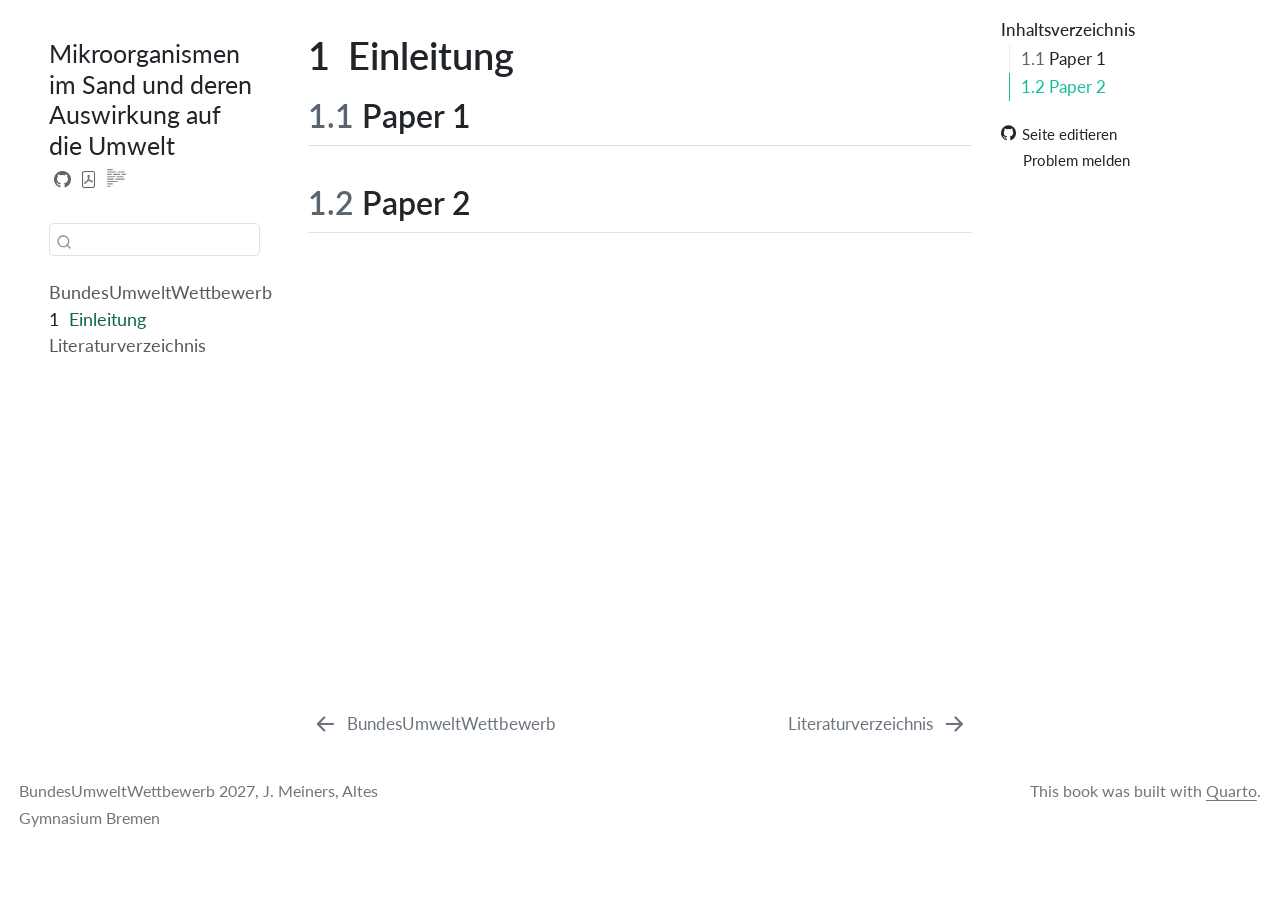
==== 01_intro.html @ d8815210 "Built site for gh-pages" ====
<!DOCTYPE html>
<html xmlns="http://www.w3.org/1999/xhtml" lang="de" xml:lang="de"><head>

<meta charset="utf-8">
<meta name="generator" content="quarto-1.9.34">

<meta name="viewport" content="width=device-width, initial-scale=1.0, user-scalable=yes">


<title>1&nbsp; Einleitung – Mikroorganismen im Sand und deren Auswirkung auf die Umwelt</title>
<style>
/* Default styles provided by pandoc.
** See https://pandoc.org/MANUAL.html#variables-for-html for config info.
*/
code{white-space: pre-wrap;}
span.smallcaps{font-variant: small-caps;}
div.columns{display: flex; gap: min(4vw, 1.5em);}
div.column{flex: auto; overflow-x: auto;}
div.hanging-indent{margin-left: 1.5em; text-indent: -1.5em;}
ul.task-list{list-style: none;}
ul.task-list li input[type="checkbox"] {
  width: 0.8em;
  margin: 0 0.8em 0.2em -1em; /* quarto-specific, see https://github.com/quarto-dev/quarto-cli/issues/4556 */ 
  vertical-align: middle;
}
</style>


<script src="site_libs/quarto-nav/quarto-nav.js"></script>
<script src="site_libs/quarto-nav/headroom.min.js"></script>
<script src="site_libs/clipboard/clipboard.min.js"></script>
<script src="site_libs/quarto-search/autocomplete.umd.js"></script>
<script src="site_libs/quarto-search/fuse.min.js"></script>
<script src="site_libs/quarto-search/quarto-search.js"></script>
<meta name="quarto:offset" content="./">
<link href="./references.html" rel="next">
<link href="./index.html" rel="prev">
<script src="site_libs/quarto-html/quarto.js" type="module"></script>
<script src="site_libs/quarto-html/tabsets/tabsets.js" type="module"></script>
<script src="site_libs/quarto-html/popper.min.js"></script>
<script src="site_libs/quarto-html/tippy.umd.min.js"></script>
<script src="site_libs/quarto-html/anchor.min.js"></script>
<link href="site_libs/quarto-html/tippy.css" rel="stylesheet">
<link href="site_libs/quarto-html/quarto-syntax-highlighting-4e59e36ac2b5fe91e59ce550ff164ef1.css" rel="stylesheet" id="quarto-text-highlighting-styles">
<script src="site_libs/bootstrap/bootstrap.min.js"></script>
<link href="site_libs/bootstrap/bootstrap-icons.css" rel="stylesheet">
<link href="site_libs/bootstrap/bootstrap-c17bf2369ec451fec7864fad2b46db76.min.css" rel="stylesheet" append-hash="true" id="quarto-bootstrap" data-mode="light">
<script id="quarto-search-options" type="application/json">{
  "location": "sidebar",
  "copy-button": false,
  "collapse-after": 3,
  "panel-placement": "start",
  "type": "textbox",
  "limit": 50,
  "keyboard-shortcut": [
    "f",
    "/",
    "s"
  ],
  "show-item-context": false,
  "language": {
    "search-no-results-text": "Keine Treffer",
    "search-matching-documents-text": "Treffer",
    "search-copy-link-title": "Link in die Suche kopieren",
    "search-hide-matches-text": "Zusätzliche Treffer verbergen",
    "search-more-match-text": "weitere Treffer in diesem Dokument",
    "search-more-matches-text": "weitere Treffer in diesem Dokument",
    "search-clear-button-title": "Zurücksetzen",
    "search-text-placeholder": "",
    "search-detached-cancel-button-title": "Abbrechen",
    "search-submit-button-title": "Abschicken",
    "search-label": "Suchen"
  }
}</script>


</head>

<body class="nav-sidebar floating quarto-light">

<div id="quarto-search-results"></div>
  <header id="quarto-header" class="headroom fixed-top">
  <nav class="quarto-secondary-nav">
    <div class="container-fluid d-flex">
      <button type="button" class="quarto-btn-toggle btn" data-bs-toggle="collapse" role="button" data-bs-target=".quarto-sidebar-collapse-item" aria-controls="quarto-sidebar" aria-expanded="false" aria-label="Seitenleiste umschalten" onclick="if (window.quartoToggleHeadroom) { window.quartoToggleHeadroom(); }">
        <i class="bi bi-layout-text-sidebar-reverse"></i>
      </button>
        <nav class="quarto-page-breadcrumbs" aria-label="breadcrumb"><ol class="breadcrumb"><li class="breadcrumb-item"><a href="./01_intro.html"><span class="chapter-number">1</span>&nbsp; <span class="chapter-title">Einleitung</span></a></li></ol></nav>
        <a class="flex-grow-1" role="navigation" data-bs-toggle="collapse" data-bs-target=".quarto-sidebar-collapse-item" aria-controls="quarto-sidebar" aria-expanded="false" aria-label="Seitenleiste umschalten" onclick="if (window.quartoToggleHeadroom) { window.quartoToggleHeadroom(); }">      
        </a>
      <button type="button" class="btn quarto-search-button" aria-label="Suchen" onclick="window.quartoOpenSearch();">
        <i class="bi bi-search"></i>
      </button>
    </div>
  </nav>
</header>
<!-- content -->
<div id="quarto-content" class="quarto-container page-columns page-rows-contents page-layout-article">
<!-- sidebar -->
  <nav id="quarto-sidebar" class="sidebar collapse collapse-horizontal quarto-sidebar-collapse-item sidebar-navigation floating overflow-auto">
    <div class="pt-lg-2 mt-2 text-left sidebar-header">
    <div class="sidebar-title mb-0 py-0">
      <a href="./">Mikroorganismen im Sand und deren Auswirkung auf die Umwelt</a> 
        <div class="sidebar-tools-main tools-wide">
    <a href="https://github.com/jameiners/buw/" title="Quellcode" class="quarto-navigation-tool px-1" aria-label="Quellcode"><i class="bi bi-github"></i></a>
    <a href="./buw.pdf" title="Download PDF" class="quarto-navigation-tool px-1" aria-label="Download PDF"><i class="bi bi-file-pdf"></i></a>
  <a href="" class="quarto-reader-toggle quarto-navigation-tool px-1" onclick="window.quartoToggleReader(); return false;" title="Lesemodus umschalten">
  <div class="quarto-reader-toggle-btn">
  <i class="bi"></i>
  </div>
</a>
</div>
    </div>
      </div>
        <div class="mt-2 flex-shrink-0 align-items-center">
        <div class="sidebar-search">
        <div id="quarto-search" class="" title="Suchen"></div>
        </div>
        </div>
    <div class="sidebar-menu-container"> 
    <ul class="list-unstyled mt-1">
        <li class="sidebar-item">
  <div class="sidebar-item-container"> 
  <a href="./index.html" class="sidebar-item-text sidebar-link">
 <span class="menu-text">BundesUmweltWettbewerb</span></a>
  </div>
</li>
        <li class="sidebar-item">
  <div class="sidebar-item-container"> 
  <a href="./01_intro.html" class="sidebar-item-text sidebar-link active">
 <span class="menu-text"><span class="chapter-number">1</span>&nbsp; <span class="chapter-title">Einleitung</span></span></a>
  </div>
</li>
        <li class="sidebar-item">
  <div class="sidebar-item-container"> 
  <a href="./references.html" class="sidebar-item-text sidebar-link">
 <span class="menu-text">Literaturverzeichnis</span></a>
  </div>
</li>
    </ul>
    </div>
</nav>
<div id="quarto-sidebar-glass" class="quarto-sidebar-collapse-item" data-bs-toggle="collapse" data-bs-target=".quarto-sidebar-collapse-item"></div>
<!-- margin-sidebar -->
    <div id="quarto-margin-sidebar" class="sidebar margin-sidebar">
        <nav id="TOC" role="doc-toc" class="toc-active">
    <h2 id="toc-title">Inhaltsverzeichnis</h2>
   
  <ul>
  <li><a href="#paper-1" id="toc-paper-1" class="nav-link active" data-scroll-target="#paper-1"><span class="header-section-number">1.1</span> Paper 1</a></li>
  <li><a href="#paper-2" id="toc-paper-2" class="nav-link" data-scroll-target="#paper-2"><span class="header-section-number">1.2</span> Paper 2</a></li>
  </ul>
<div class="toc-actions"><ul><li><a href="https://github.com/jameiners/buw/edit/main/01_intro.qmd" class="toc-action"><i class="bi bi-github"></i>Seite editieren</a></li><li><a href="https://github.com/jameiners/buw/issues/new" class="toc-action"><i class="bi empty"></i>Problem melden</a></li></ul></div></nav>
    </div>
<!-- main -->
<main class="content" id="quarto-document-content">

<header id="title-block-header" class="quarto-title-block default">
<div class="quarto-title">
<h1 class="title"><span class="chapter-number">1</span>&nbsp; <span class="chapter-title">Einleitung</span></h1>
</div>



<div class="quarto-title-meta">

    
  
    
  </div>
  


</header>


<section id="paper-1" class="level2" data-number="1.1">
<h2 data-number="1.1" class="anchored" data-anchor-id="paper-1"><span class="header-section-number">1.1</span> Paper 1</h2>
</section>
<section id="paper-2" class="level2" data-number="1.2">
<h2 data-number="1.2" class="anchored" data-anchor-id="paper-2"><span class="header-section-number">1.2</span> Paper 2</h2>


</section>

</main> <!-- /main -->
<script id="quarto-html-after-body" type="application/javascript">
  window.document.addEventListener("DOMContentLoaded", function (event) {
    const icon = "";
    const anchorJS = new window.AnchorJS();
    anchorJS.options = {
      placement: 'right',
      icon: icon
    };
    anchorJS.add('.anchored');
    const isCodeAnnotation = (el) => {
      for (const clz of el.classList) {
        if (clz.startsWith('code-annotation-')) {                     
          return true;
        }
      }
      return false;
    }
    const onCopySuccess = function(e) {
      // button target
      const button = e.trigger;
      // don't keep focus
      button.blur();
      // flash "checked"
      button.classList.add('code-copy-button-checked');
      var currentTitle = button.getAttribute("title");
      button.setAttribute("title", "Kopiert");
      let tooltip;
      if (window.bootstrap) {
        button.setAttribute("data-bs-toggle", "tooltip");
        button.setAttribute("data-bs-placement", "left");
        button.setAttribute("data-bs-title", "Kopiert");
        tooltip = new bootstrap.Tooltip(button, 
          { trigger: "manual", 
            customClass: "code-copy-button-tooltip",
            offset: [0, -8]});
        tooltip.show();    
      }
      setTimeout(function() {
        if (tooltip) {
          tooltip.hide();
          button.removeAttribute("data-bs-title");
          button.removeAttribute("data-bs-toggle");
          button.removeAttribute("data-bs-placement");
        }
        button.setAttribute("title", currentTitle);
        button.classList.remove('code-copy-button-checked');
      }, 1000);
      // clear code selection
      e.clearSelection();
    }
    const getTextToCopy = function(trigger) {
      const outerScaffold = trigger.parentElement.cloneNode(true);
      const codeEl = outerScaffold.querySelector('code');
      for (const childEl of codeEl.children) {
        if (isCodeAnnotation(childEl)) {
          childEl.remove();
        }
      }
      return codeEl.innerText;
    }
    const clipboard = new window.ClipboardJS('.code-copy-button:not([data-in-quarto-modal])', {
      text: getTextToCopy
    });
    clipboard.on('success', onCopySuccess);
    if (window.document.getElementById('quarto-embedded-source-code-modal')) {
      const clipboardModal = new window.ClipboardJS('.code-copy-button[data-in-quarto-modal]', {
        text: getTextToCopy,
        container: window.document.getElementById('quarto-embedded-source-code-modal')
      });
      clipboardModal.on('success', onCopySuccess);
    }
      var localhostRegex = new RegExp(/^(?:http|https):\/\/localhost\:?[0-9]*\//);
      var mailtoRegex = new RegExp(/^mailto:/);
        var filterRegex = new RegExp("https:\/\/jameiners\.github\.io\/buw\/");
      var isInternal = (href) => {
          return filterRegex.test(href) || localhostRegex.test(href) || mailtoRegex.test(href);
      }
      // Inspect non-navigation links and adorn them if external
     var links = window.document.querySelectorAll('a[href]:not(.nav-link):not(.navbar-brand):not(.toc-action):not(.sidebar-link):not(.sidebar-item-toggle):not(.pagination-link):not(.no-external):not([aria-hidden]):not(.dropdown-item):not(.quarto-navigation-tool):not(.about-link)');
      for (var i=0; i<links.length; i++) {
        const link = links[i];
        if (!isInternal(link.href)) {
          // undo the damage that might have been done by quarto-nav.js in the case of
          // links that we want to consider external
          if (link.dataset.originalHref !== undefined) {
            link.href = link.dataset.originalHref;
          }
        }
      }
    function tippyHover(el, contentFn, onTriggerFn, onUntriggerFn) {
      const config = {
        allowHTML: true,
        maxWidth: 500,
        delay: 100,
        arrow: false,
        appendTo: function(el) {
            return el.parentElement;
        },
        interactive: true,
        interactiveBorder: 10,
        theme: 'quarto',
        placement: 'bottom-start',
      };
      if (contentFn) {
        config.content = contentFn;
      }
      if (onTriggerFn) {
        config.onTrigger = onTriggerFn;
      }
      if (onUntriggerFn) {
        config.onUntrigger = onUntriggerFn;
      }
      window.tippy(el, config); 
    }
    const noterefs = window.document.querySelectorAll('a[role="doc-noteref"]');
    for (var i=0; i<noterefs.length; i++) {
      const ref = noterefs[i];
      tippyHover(ref, function() {
        // use id or data attribute instead here
        let href = ref.getAttribute('data-footnote-href') || ref.getAttribute('href');
        try { href = new URL(href).hash; } catch {}
        const id = href.replace(/^#\/?/, "");
        const note = window.document.getElementById(id);
        if (note) {
          return note.innerHTML;
        } else {
          return "";
        }
      });
    }
    const xrefs = window.document.querySelectorAll('a.quarto-xref');
    const processXRef = (id, note) => {
      // Strip column container classes
      const stripColumnClz = (el) => {
        el.classList.remove("page-full", "page-columns");
        if (el.children) {
          for (const child of el.children) {
            stripColumnClz(child);
          }
        }
      }
      stripColumnClz(note)
      if (id === null || id.startsWith('sec-')) {
        // Special case sections, only their first couple elements
        const container = document.createElement("div");
        if (note.children && note.children.length > 2) {
          container.appendChild(note.children[0].cloneNode(true));
          for (let i = 1; i < note.children.length; i++) {
            const child = note.children[i];
            if (child.tagName === "P" && child.innerText === "") {
              continue;
            } else {
              container.appendChild(child.cloneNode(true));
              break;
            }
          }
          if (window.Quarto?.typesetMath) {
            window.Quarto.typesetMath(container);
          }
          return container.innerHTML
        } else {
          if (window.Quarto?.typesetMath) {
            window.Quarto.typesetMath(note);
          }
          return note.innerHTML;
        }
      } else {
        // Remove any anchor links if they are present
        const anchorLink = note.querySelector('a.anchorjs-link');
        if (anchorLink) {
          anchorLink.remove();
        }
        if (window.Quarto?.typesetMath) {
          window.Quarto.typesetMath(note);
        }
        if (note.classList.contains("callout")) {
          return note.outerHTML;
        } else {
          return note.innerHTML;
        }
      }
    }
    for (var i=0; i<xrefs.length; i++) {
      const xref = xrefs[i];
      tippyHover(xref, undefined, function(instance) {
        instance.disable();
        let url = xref.getAttribute('href');
        let hash = undefined; 
        if (url.startsWith('#')) {
          hash = url;
        } else {
          try { hash = new URL(url).hash; } catch {}
        }
        if (hash) {
          const id = hash.replace(/^#\/?/, "");
          const note = window.document.getElementById(id);
          if (note !== null) {
            try {
              const html = processXRef(id, note.cloneNode(true));
              instance.setContent(html);
            } finally {
              instance.enable();
              instance.show();
            }
          } else {
            // See if we can fetch this
            fetch(url.split('#')[0])
            .then(res => res.text())
            .then(html => {
              const parser = new DOMParser();
              const htmlDoc = parser.parseFromString(html, "text/html");
              const note = htmlDoc.getElementById(id);
              if (note !== null) {
                const html = processXRef(id, note);
                instance.setContent(html);
              } 
            }).finally(() => {
              instance.enable();
              instance.show();
            });
          }
        } else {
          // See if we can fetch a full url (with no hash to target)
          // This is a special case and we should probably do some content thinning / targeting
          fetch(url)
          .then(res => res.text())
          .then(html => {
            const parser = new DOMParser();
            const htmlDoc = parser.parseFromString(html, "text/html");
            const note = htmlDoc.querySelector('main.content');
            if (note !== null) {
              // This should only happen for chapter cross references
              // (since there is no id in the URL)
              // remove the first header
              if (note.children.length > 0 && note.children[0].tagName === "HEADER") {
                note.children[0].remove();
              }
              const html = processXRef(null, note);
              instance.setContent(html);
            } 
          }).finally(() => {
            instance.enable();
            instance.show();
          });
        }
      }, function(instance) {
      });
    }
        let selectedAnnoteEl;
        const selectorForAnnotation = ( cell, annotation) => {
          let cellAttr = 'data-code-cell="' + cell + '"';
          let lineAttr = 'data-code-annotation="' +  annotation + '"';
          const selector = 'span[' + cellAttr + '][' + lineAttr + ']';
          return selector;
        }
        const selectCodeLines = (annoteEl) => {
          const doc = window.document;
          const targetCell = annoteEl.getAttribute("data-target-cell");
          const targetAnnotation = annoteEl.getAttribute("data-target-annotation");
          const annoteSpan = window.document.querySelector(selectorForAnnotation(targetCell, targetAnnotation));
          const lines = annoteSpan.getAttribute("data-code-lines").split(",");
          const lineIds = lines.map((line) => {
            return targetCell + "-" + line;
          })
          let top = null;
          let height = null;
          let parent = null;
          if (lineIds.length > 0) {
              //compute the position of the single el (top and bottom and make a div)
              const el = window.document.getElementById(lineIds[0]);
              top = el.offsetTop;
              height = el.offsetHeight;
              parent = el.parentElement.parentElement;
            if (lineIds.length > 1) {
              const lastEl = window.document.getElementById(lineIds[lineIds.length - 1]);
              const bottom = lastEl.offsetTop + lastEl.offsetHeight;
              height = bottom - top;
            }
            if (top !== null && height !== null && parent !== null) {
              // cook up a div (if necessary) and position it 
              let div = window.document.getElementById("code-annotation-line-highlight");
              if (div === null) {
                div = window.document.createElement("div");
                div.setAttribute("id", "code-annotation-line-highlight");
                div.style.position = 'absolute';
                parent.appendChild(div);
              }
              div.style.top = top - 2 + "px";
              div.style.height = height + 4 + "px";
              div.style.left = 0;
              let gutterDiv = window.document.getElementById("code-annotation-line-highlight-gutter");
              if (gutterDiv === null) {
                gutterDiv = window.document.createElement("div");
                gutterDiv.setAttribute("id", "code-annotation-line-highlight-gutter");
                gutterDiv.style.position = 'absolute';
                const codeCell = window.document.getElementById(targetCell);
                const gutter = codeCell.querySelector('.code-annotation-gutter');
                gutter.appendChild(gutterDiv);
              }
              gutterDiv.style.top = top - 2 + "px";
              gutterDiv.style.height = height + 4 + "px";
            }
            selectedAnnoteEl = annoteEl;
          }
        };
        const unselectCodeLines = () => {
          const elementsIds = ["code-annotation-line-highlight", "code-annotation-line-highlight-gutter"];
          elementsIds.forEach((elId) => {
            const div = window.document.getElementById(elId);
            if (div) {
              div.remove();
            }
          });
          selectedAnnoteEl = undefined;
        };
          // Handle positioning of the toggle
      window.addEventListener(
        "resize",
        throttle(() => {
          elRect = undefined;
          if (selectedAnnoteEl) {
            selectCodeLines(selectedAnnoteEl);
          }
        }, 10)
      );
      function throttle(fn, ms) {
      let throttle = false;
      let timer;
        return (...args) => {
          if(!throttle) { // first call gets through
              fn.apply(this, args);
              throttle = true;
          } else { // all the others get throttled
              if(timer) clearTimeout(timer); // cancel #2
              timer = setTimeout(() => {
                fn.apply(this, args);
                timer = throttle = false;
              }, ms);
          }
        };
      }
        // Attach click handler to the DT
        const annoteDls = window.document.querySelectorAll('dt[data-target-cell]');
        for (const annoteDlNode of annoteDls) {
          annoteDlNode.addEventListener('click', (event) => {
            const clickedEl = event.target;
            if (clickedEl !== selectedAnnoteEl) {
              unselectCodeLines();
              const activeEl = window.document.querySelector('dt[data-target-cell].code-annotation-active');
              if (activeEl) {
                activeEl.classList.remove('code-annotation-active');
              }
              selectCodeLines(clickedEl);
              clickedEl.classList.add('code-annotation-active');
            } else {
              // Unselect the line
              unselectCodeLines();
              clickedEl.classList.remove('code-annotation-active');
            }
          });
        }
    const findCites = (el) => {
      const parentEl = el.parentElement;
      if (parentEl) {
        const cites = parentEl.dataset.cites;
        if (cites) {
          return {
            el,
            cites: cites.split(' ')
          };
        } else {
          return findCites(el.parentElement)
        }
      } else {
        return undefined;
      }
    };
    var bibliorefs = window.document.querySelectorAll('a[role="doc-biblioref"]');
    for (var i=0; i<bibliorefs.length; i++) {
      const ref = bibliorefs[i];
      const citeInfo = findCites(ref);
      if (citeInfo) {
        tippyHover(citeInfo.el, function() {
          var popup = window.document.createElement('div');
          citeInfo.cites.forEach(function(cite) {
            var citeDiv = window.document.createElement('div');
            citeDiv.classList.add('hanging-indent');
            citeDiv.classList.add('csl-entry');
            var biblioDiv = window.document.getElementById('ref-' + cite);
            if (biblioDiv) {
              citeDiv.innerHTML = biblioDiv.innerHTML;
            }
            popup.appendChild(citeDiv);
          });
          return popup.innerHTML;
        });
      }
    }
  });
  </script>
<nav class="page-navigation">
  <div class="nav-page nav-page-previous">
      <a href="./index.html" class="pagination-link" aria-label="BundesUmweltWettbewerb">
        <i class="bi bi-arrow-left-short"></i> <span class="nav-page-text">BundesUmweltWettbewerb</span>
      </a>          
  </div>
  <div class="nav-page nav-page-next">
      <a href="./references.html" class="pagination-link" aria-label="Literaturverzeichnis">
        <span class="nav-page-text">Literaturverzeichnis</span> <i class="bi bi-arrow-right-short"></i>
      </a>
  </div>
</nav>
</div> <!-- /content -->
<footer class="footer">
  <div class="nav-footer">
    <div class="nav-footer-left">
<p>BundesUmweltWettbewerb 2027, J. Meiners, Altes Gymnasium Bremen</p>
</div>   
    <div class="nav-footer-center">
      &nbsp;
    <div class="toc-actions d-sm-block d-md-none"><ul><li><a href="https://github.com/jameiners/buw/edit/main/01_intro.qmd" class="toc-action"><i class="bi bi-github"></i>Seite editieren</a></li><li><a href="https://github.com/jameiners/buw/issues/new" class="toc-action"><i class="bi empty"></i>Problem melden</a></li></ul></div></div>
    <div class="nav-footer-right">
<p>This book was built with <a href="https://quarto.org/">Quarto</a>.</p>
</div>
  </div>
</footer>




</body></html>
---- site_libs/quarto-html/tippy.css ----
.tippy-box[data-animation=fade][data-state=hidden]{opacity:0}[data-tippy-root]{max-width:calc(100vw - 10px)}.tippy-box{position:relative;background-color:#333;color:#fff;border-radius:4px;font-size:14px;line-height:1.4;white-space:normal;outline:0;transition-property:transform,visibility,opacity}.tippy-box[data-placement^=top]>.tippy-arrow{bottom:0}.tippy-box[data-placement^=top]>.tippy-arrow:before{bottom:-7px;left:0;border-width:8px 8px 0;border-top-color:initial;transform-origin:center top}.tippy-box[data-placement^=bottom]>.tippy-arrow{top:0}.tippy-box[data-placement^=bottom]>.tippy-arrow:before{top:-7px;left:0;border-width:0 8px 8px;border-bottom-color:initial;transform-origin:center bottom}.tippy-box[data-placement^=left]>.tippy-arrow{right:0}.tippy-box[data-placement^=left]>.tippy-arrow:before{border-width:8px 0 8px 8px;border-left-color:initial;right:-7px;transform-origin:center left}.tippy-box[data-placement^=right]>.tippy-arrow{left:0}.tippy-box[data-placement^=right]>.tippy-arrow:before{left:-7px;border-width:8px 8px 8px 0;border-right-color:initial;transform-origin:center right}.tippy-box[data-inertia][data-state=visible]{transition-timing-function:cubic-bezier(.54,1.5,.38,1.11)}.tippy-arrow{width:16px;height:16px;color:#333}.tippy-arrow:before{content:"";position:absolute;border-color:transparent;border-style:solid}.tippy-content{position:relative;padding:5px 9px;z-index:1}
---- site_libs/quarto-html/quarto-syntax-highlighting-4e59e36ac2b5fe91e59ce550ff164ef1.css ----
/* quarto syntax highlight colors */
:root {
  --quarto-hl-al-color: #ff5555;
  --quarto-hl-an-color: #6a737d;
  --quarto-hl-at-color: #d73a49;
  --quarto-hl-bn-color: #005cc5;
  --quarto-hl-bu-color: #d73a49;
  --quarto-hl-ch-color: #032f62;
  --quarto-hl-co-color: #6a737d;
  --quarto-hl-cv-color: #6a737d;
  --quarto-hl-cn-color: #005cc5;
  --quarto-hl-cf-color: #d73a49;
  --quarto-hl-dt-color: #d73a49;
  --quarto-hl-dv-color: #005cc5;
  --quarto-hl-do-color: #6a737d;
  --quarto-hl-er-color: #ff5555;
  --quarto-hl-ex-color: #d73a49;
  --quarto-hl-fl-color: #005cc5;
  --quarto-hl-fu-color: #6f42c1;
  --quarto-hl-im-color: #032f62;
  --quarto-hl-in-color: #6a737d;
  --quarto-hl-kw-color: #d73a49;
  --quarto-hl-op-color: #24292e;
  --quarto-hl-pp-color: #d73a49;
  --quarto-hl-re-color: #6a737d;
  --quarto-hl-sc-color: #005cc5;
  --quarto-hl-ss-color: #032f62;
  --quarto-hl-st-color: #032f62;
  --quarto-hl-va-color: #e36209;
  --quarto-hl-vs-color: #032f62;
  --quarto-hl-wa-color: #ff5555;
}

/* other quarto variables */
:root {
  --quarto-font-monospace: SFMono-Regular, Menlo, Monaco, Consolas, "Liberation Mono", "Courier New", monospace;
}

/* syntax highlight based on Pandoc's rules */
pre > code.sourceCode > span {
  color: #24292e;
}

code.sourceCode > span {
  color: #24292e;
}

div.sourceCode,
div.sourceCode pre.sourceCode {
  color: #24292e;
}

/* Normal */
code span {
  color: #24292e;
}

/* Alert */
code span.al {
  font-weight: bold;
  color: #ff5555;
}

/* Annotation */
code span.an {
  color: #6a737d;
}

/* Attribute */
code span.at {
  color: #d73a49;
}

/* BaseN */
code span.bn {
  color: #005cc5;
}

/* BuiltIn */
code span.bu {
  color: #d73a49;
}

/* ControlFlow */
code span.cf {
  color: #d73a49;
}

/* Char */
code span.ch {
  color: #032f62;
}

/* Constant */
code span.cn {
  color: #005cc5;
}

/* Comment */
code span.co {
  color: #6a737d;
}

/* CommentVar */
code span.cv {
  color: #6a737d;
}

/* Documentation */
code span.do {
  color: #6a737d;
}

/* DataType */
code span.dt {
  color: #d73a49;
}

/* DecVal */
code span.dv {
  color: #005cc5;
}

/* Error */
code span.er {
  color: #ff5555;
  text-decoration: underline;
}

/* Extension */
code span.ex {
  font-weight: bold;
  color: #d73a49;
}

/* Float */
code span.fl {
  color: #005cc5;
}

/* Function */
code span.fu {
  color: #6f42c1;
}

/* Import */
code span.im {
  color: #032f62;
}

/* Information */
code span.in {
  color: #6a737d;
}

/* Keyword */
code span.kw {
  color: #d73a49;
}

/* Operator */
code span.op {
  color: #24292e;
}

/* Preprocessor */
code span.pp {
  color: #d73a49;
}

/* RegionMarker */
code span.re {
  color: #6a737d;
}

/* SpecialChar */
code span.sc {
  color: #005cc5;
}

/* SpecialString */
code span.ss {
  color: #032f62;
}

/* String */
code span.st {
  color: #032f62;
}

/* Variable */
code span.va {
  color: #e36209;
}

/* VerbatimString */
code span.vs {
  color: #032f62;
}

/* Warning */
code span.wa {
  color: #ff5555;
}

.prevent-inlining {
  content: "</";
}

/*# sourceMappingURL=8e123fece376553449c751bd91b4ce46.css.map */
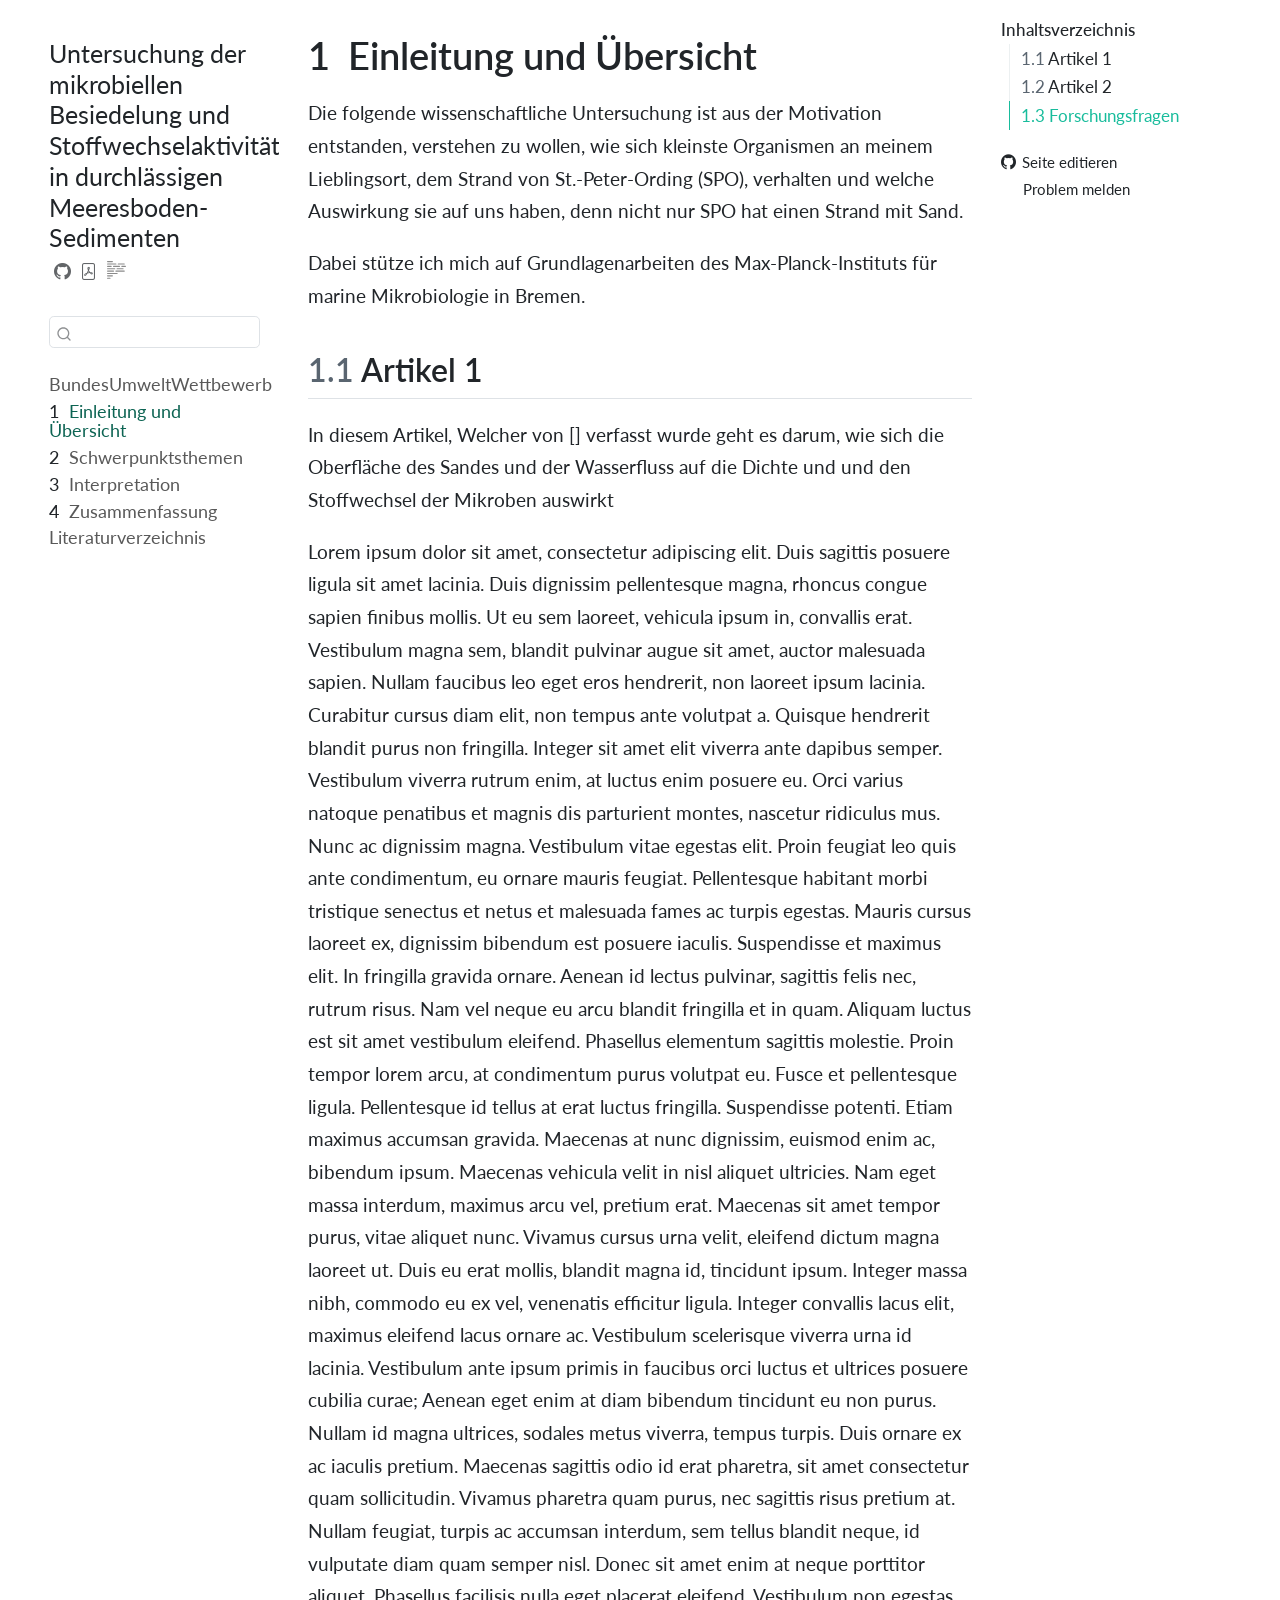
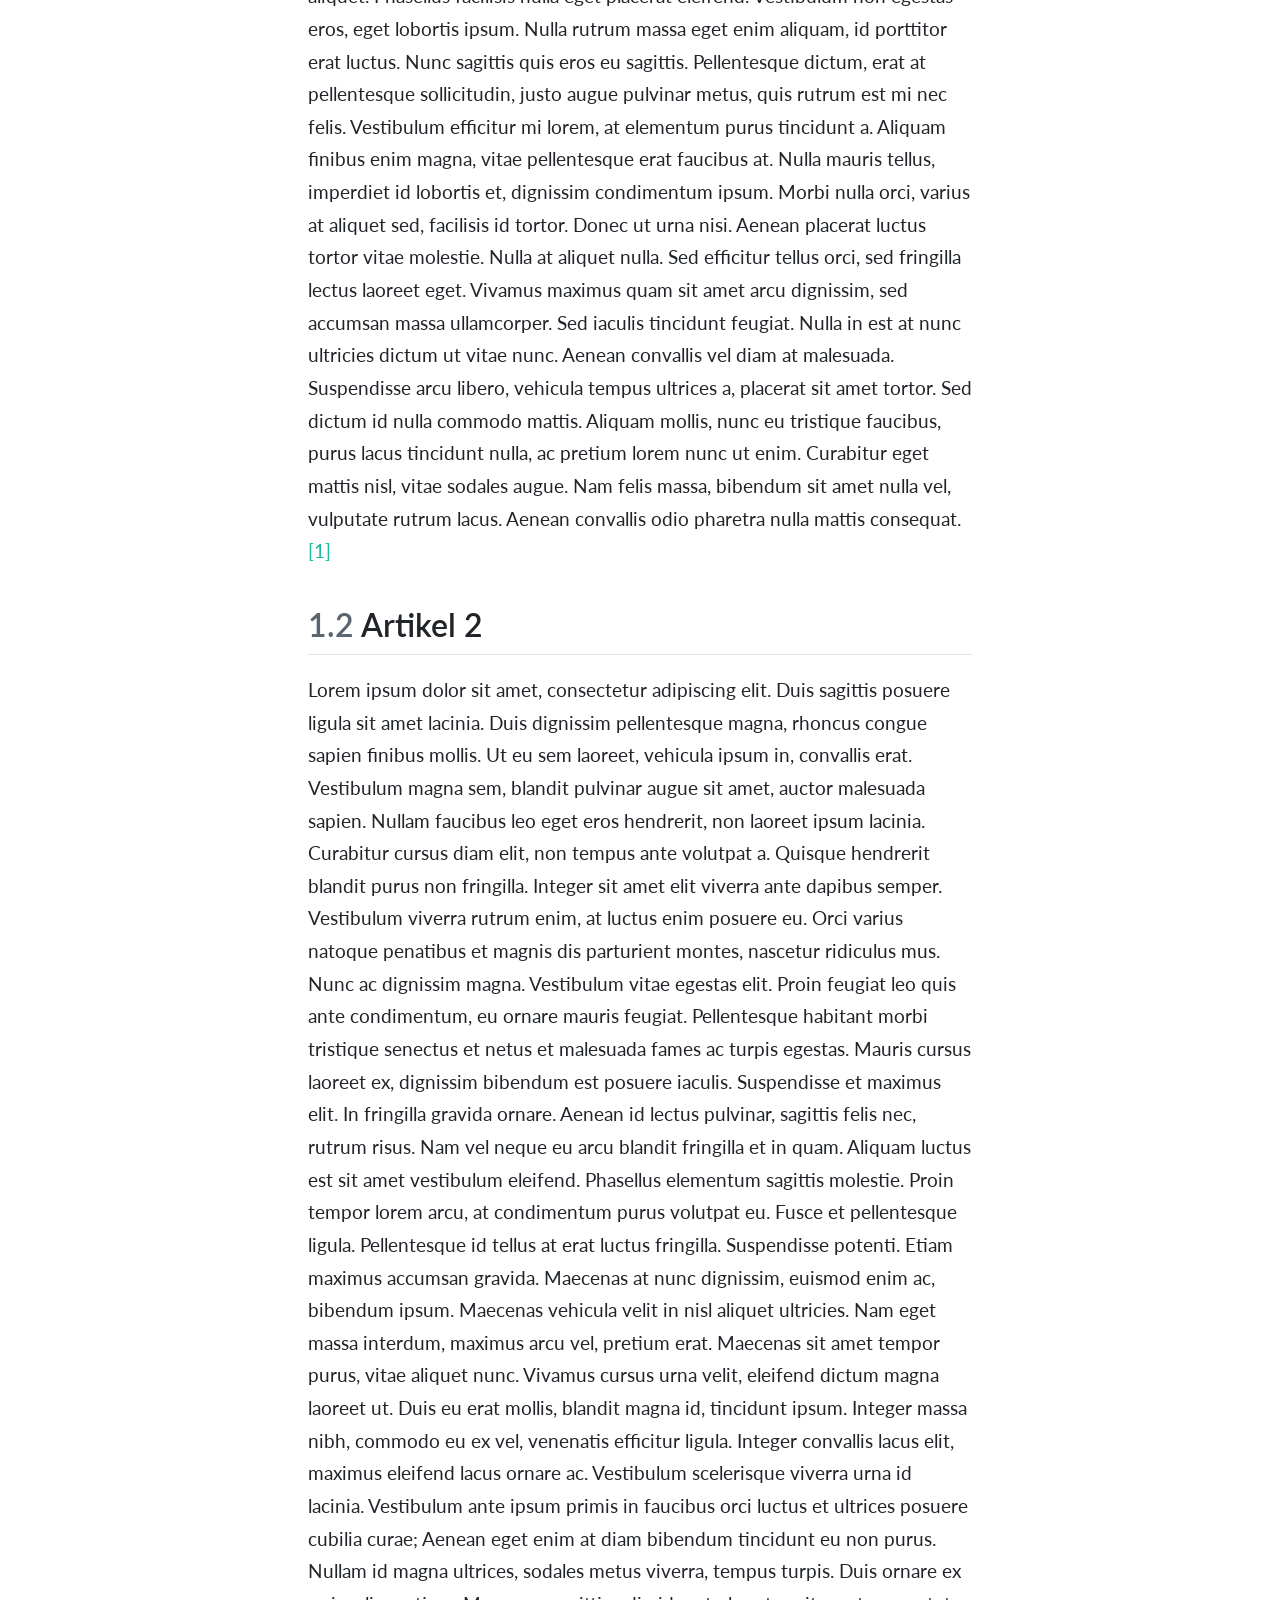
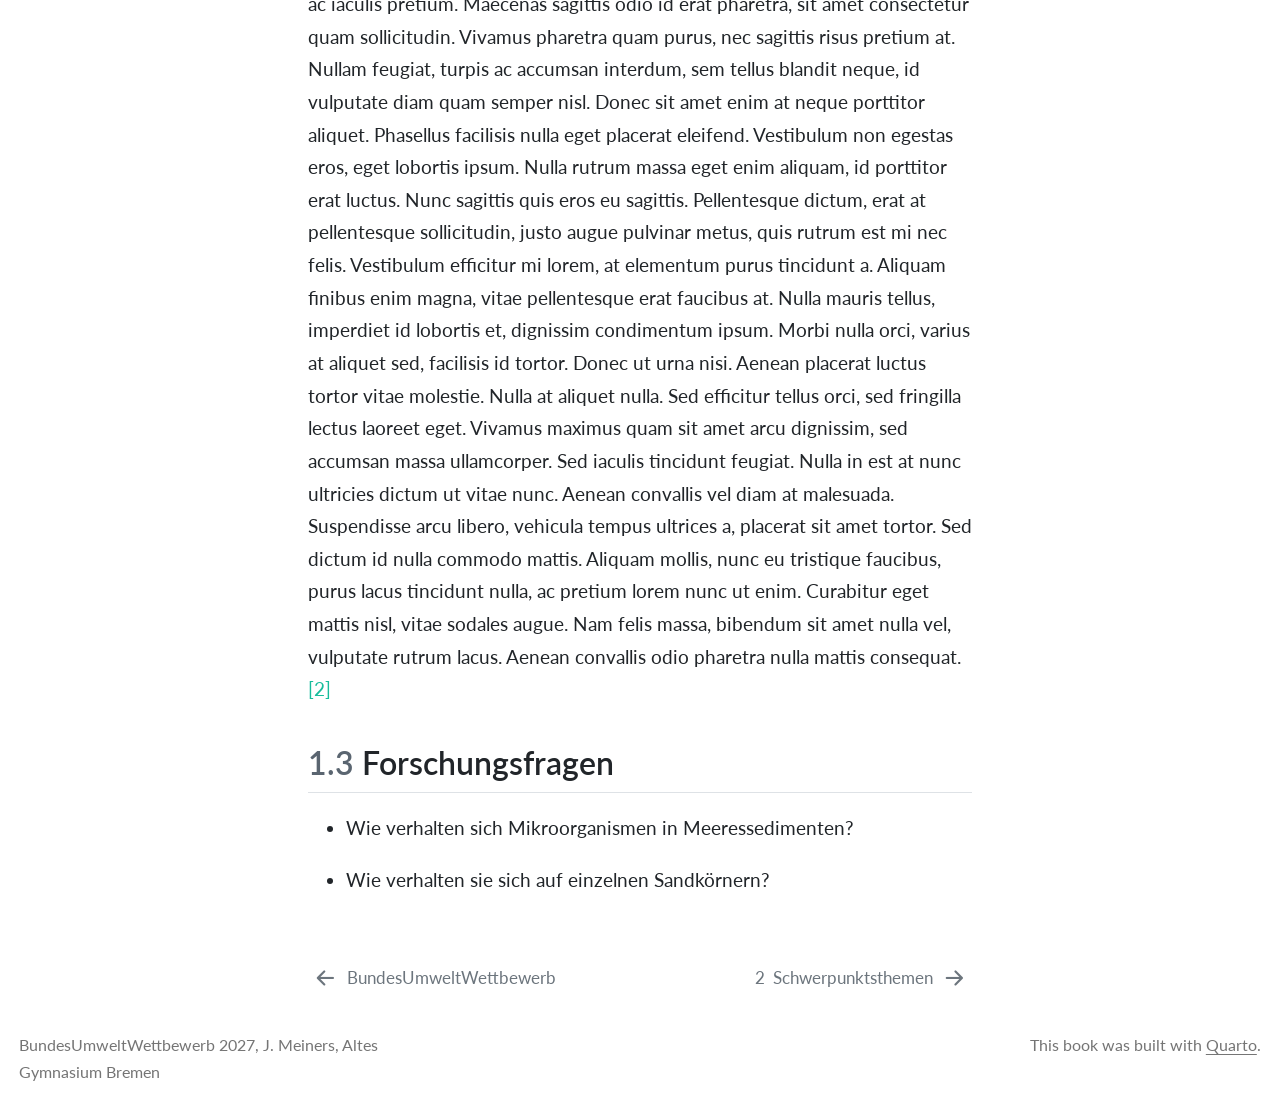
==== commit 36791ef5: "Built site for gh-pages" ====
--- a/01_intro.html
+++ b/01_intro.html
@@ -2,20 +2,23 @@
 <html xmlns="http://www.w3.org/1999/xhtml" lang="de" xml:lang="de"><head>
 
 <meta charset="utf-8">
-<meta name="generator" content="quarto-1.9.34">
+<meta name="generator" content="quarto-1.10.19">
 
 <meta name="viewport" content="width=device-width, initial-scale=1.0, user-scalable=yes">
 
 
-<title>1&nbsp; Einleitung – Mikroorganismen im Sand und deren Auswirkung auf die Umwelt</title>
+<title>1&nbsp; Einleitung und Übersicht – Untersuchung der mikrobiellen Besiedelung und Stoffwechselaktivität in durchlässigen Meeresboden-Sedimenten</title>
 <style>
 /* Default styles provided by pandoc.
 ** See https://pandoc.org/MANUAL.html#variables-for-html for config info.
 */
-code{white-space: pre-wrap;}
 span.smallcaps{font-variant: small-caps;}
-div.columns{display: flex; gap: min(4vw, 1.5em);}
-div.column{flex: auto; overflow-x: auto;}
+div.columns{display: flex; gap: 1.5em;}
+div.column{flex: auto;}
+@media screen {
+div.columns{gap: min(4vw, 1.5em);}
+div.column{overflow-x: auto;}
+}
 div.hanging-indent{margin-left: 1.5em; text-indent: -1.5em;}
 ul.task-list{list-style: none;}
 ul.task-list li input[type="checkbox"] {
@@ -23,7 +26,27 @@
   margin: 0 0.8em 0.2em -1em; /* quarto-specific, see https://github.com/quarto-dev/quarto-cli/issues/4556 */ 
   vertical-align: middle;
 }
-</style>
+/* CSS for citations */
+div.csl-bib-body { }
+div.csl-entry {
+  clear: both;
+  margin-bottom: 0em;
+}
+.hanging-indent div.csl-entry {
+  margin-left:2em;
+  text-indent:-2em;
+}
+div.csl-left-margin {
+  min-width:2em;
+  float:left;
+}
+div.csl-right-inline {
+  margin-left:2em;
+  padding-left:1em;
+}
+div.csl-indent {
+  margin-left: 2em;
+}</style>
 
 
 <script src="site_libs/quarto-nav/quarto-nav.js"></script>
@@ -33,7 +56,7 @@
 <script src="site_libs/quarto-search/fuse.min.js"></script>
 <script src="site_libs/quarto-search/quarto-search.js"></script>
 <meta name="quarto:offset" content="./">
-<link href="./references.html" rel="next">
+<link href="./02_Hauptteil.html" rel="next">
 <link href="./index.html" rel="prev">
 <script src="site_libs/quarto-html/quarto.js" type="module"></script>
 <script src="site_libs/quarto-html/tabsets/tabsets.js" type="module"></script>
@@ -41,10 +64,10 @@
 <script src="site_libs/quarto-html/tippy.umd.min.js"></script>
 <script src="site_libs/quarto-html/anchor.min.js"></script>
 <link href="site_libs/quarto-html/tippy.css" rel="stylesheet">
-<link href="site_libs/quarto-html/quarto-syntax-highlighting-4e59e36ac2b5fe91e59ce550ff164ef1.css" rel="stylesheet" id="quarto-text-highlighting-styles">
+<link href="site_libs/quarto-html/quarto-syntax-highlighting-5c1318cf63eba56dbef7ba16bc7d56f5.css" rel="stylesheet" id="quarto-text-highlighting-styles">
 <script src="site_libs/bootstrap/bootstrap.min.js"></script>
 <link href="site_libs/bootstrap/bootstrap-icons.css" rel="stylesheet">
-<link href="site_libs/bootstrap/bootstrap-c17bf2369ec451fec7864fad2b46db76.min.css" rel="stylesheet" append-hash="true" id="quarto-bootstrap" data-mode="light">
+<link href="site_libs/bootstrap/bootstrap-9d76ca62eed1c98cead66c40863d9800.min.css" rel="stylesheet" append-hash="true" id="quarto-bootstrap" data-mode="light">
 <script id="quarto-search-options" type="application/json">{
   "location": "sidebar",
   "copy-button": false,
@@ -85,7 +108,7 @@
       <button type="button" class="quarto-btn-toggle btn" data-bs-toggle="collapse" role="button" data-bs-target=".quarto-sidebar-collapse-item" aria-controls="quarto-sidebar" aria-expanded="false" aria-label="Seitenleiste umschalten" onclick="if (window.quartoToggleHeadroom) { window.quartoToggleHeadroom(); }">
         <i class="bi bi-layout-text-sidebar-reverse"></i>
       </button>
-        <nav class="quarto-page-breadcrumbs" aria-label="breadcrumb"><ol class="breadcrumb"><li class="breadcrumb-item"><a href="./01_intro.html"><span class="chapter-number">1</span>&nbsp; <span class="chapter-title">Einleitung</span></a></li></ol></nav>
+        <nav class="quarto-page-breadcrumbs" aria-label="breadcrumb"><ol class="breadcrumb"><li class="breadcrumb-item"><a href="./01_intro.html"><span class="chapter-number">1</span>&nbsp; <span class="chapter-title">Einleitung und Übersicht</span></a></li></ol></nav>
         <a class="flex-grow-1" role="navigation" data-bs-toggle="collapse" data-bs-target=".quarto-sidebar-collapse-item" aria-controls="quarto-sidebar" aria-expanded="false" aria-label="Seitenleiste umschalten" onclick="if (window.quartoToggleHeadroom) { window.quartoToggleHeadroom(); }">      
         </a>
       <button type="button" class="btn quarto-search-button" aria-label="Suchen" onclick="window.quartoOpenSearch();">
@@ -100,7 +123,7 @@
   <nav id="quarto-sidebar" class="sidebar collapse collapse-horizontal quarto-sidebar-collapse-item sidebar-navigation floating overflow-auto">
     <div class="pt-lg-2 mt-2 text-left sidebar-header">
     <div class="sidebar-title mb-0 py-0">
-      <a href="./">Mikroorganismen im Sand und deren Auswirkung auf die Umwelt</a> 
+      <a href="./">Untersuchung der mikrobiellen Besiedelung und Stoffwechselaktivität in durchlässigen Meeresboden-Sedimenten</a> 
         <div class="sidebar-tools-main tools-wide">
     <a href="https://github.com/jameiners/buw/" title="Quellcode" class="quarto-navigation-tool px-1" aria-label="Quellcode"><i class="bi bi-github"></i></a>
     <a href="./buw.pdf" title="Download PDF" class="quarto-navigation-tool px-1" aria-label="Download PDF"><i class="bi bi-file-pdf"></i></a>
@@ -128,7 +151,25 @@
         <li class="sidebar-item">
   <div class="sidebar-item-container"> 
   <a href="./01_intro.html" class="sidebar-item-text sidebar-link active">
- <span class="menu-text"><span class="chapter-number">1</span>&nbsp; <span class="chapter-title">Einleitung</span></span></a>
+ <span class="menu-text"><span class="chapter-number">1</span>&nbsp; <span class="chapter-title">Einleitung und Übersicht</span></span></a>
+  </div>
+</li>
+        <li class="sidebar-item">
+  <div class="sidebar-item-container"> 
+  <a href="./02_Hauptteil.html" class="sidebar-item-text sidebar-link">
+ <span class="menu-text"><span class="chapter-number">2</span>&nbsp; <span class="chapter-title">Schwerpunktsthemen</span></span></a>
+  </div>
+</li>
+        <li class="sidebar-item">
+  <div class="sidebar-item-container"> 
+  <a href="./03_Interpretation.html" class="sidebar-item-text sidebar-link">
+ <span class="menu-text"><span class="chapter-number">3</span>&nbsp; <span class="chapter-title">Interpretation</span></span></a>
+  </div>
+</li>
+        <li class="sidebar-item">
+  <div class="sidebar-item-container"> 
+  <a href="./04_Zusammenfassung.html" class="sidebar-item-text sidebar-link">
+ <span class="menu-text"><span class="chapter-number">4</span>&nbsp; <span class="chapter-title">Zusammenfassung</span></span></a>
   </div>
 </li>
         <li class="sidebar-item">
@@ -147,8 +188,9 @@
     <h2 id="toc-title">Inhaltsverzeichnis</h2>
    
   <ul>
-  <li><a href="#paper-1" id="toc-paper-1" class="nav-link active" data-scroll-target="#paper-1"><span class="header-section-number">1.1</span> Paper 1</a></li>
-  <li><a href="#paper-2" id="toc-paper-2" class="nav-link" data-scroll-target="#paper-2"><span class="header-section-number">1.2</span> Paper 2</a></li>
+  <li><a href="#artikel-1" id="toc-artikel-1" class="nav-link active" data-scroll-target="#artikel-1"><span class="header-section-number">1.1</span> Artikel 1</a></li>
+  <li><a href="#artikel-2" id="toc-artikel-2" class="nav-link" data-scroll-target="#artikel-2"><span class="header-section-number">1.2</span> Artikel 2</a></li>
+  <li><a href="#forschungsfragen" id="toc-forschungsfragen" class="nav-link" data-scroll-target="#forschungsfragen"><span class="header-section-number">1.3</span> Forschungsfragen</a></li>
   </ul>
 <div class="toc-actions"><ul><li><a href="https://github.com/jameiners/buw/edit/main/01_intro.qmd" class="toc-action"><i class="bi bi-github"></i>Seite editieren</a></li><li><a href="https://github.com/jameiners/buw/issues/new" class="toc-action"><i class="bi empty"></i>Problem melden</a></li></ul></div></nav>
     </div>
@@ -157,7 +199,7 @@
 
 <header id="title-block-header" class="quarto-title-block default">
 <div class="quarto-title">
-<h1 class="title"><span class="chapter-number">1</span>&nbsp; <span class="chapter-title">Einleitung</span></h1>
+<h1 class="title"><span class="chapter-number">1</span>&nbsp; <span class="chapter-title">Einleitung und Übersicht</span></h1>
 </div>
 
 
@@ -174,13 +216,33 @@
 </header>
 
 
-<section id="paper-1" class="level2" data-number="1.1">
-<h2 data-number="1.1" class="anchored" data-anchor-id="paper-1"><span class="header-section-number">1.1</span> Paper 1</h2>
+<p>Die folgende wissenschaftliche Untersuchung ist aus der Motivation entstanden, verstehen zu wollen, wie sich kleinste Organismen an meinem Lieblingsort, dem Strand von St.-Peter-Ording (SPO), verhalten und welche Auswirkung sie auf uns haben, denn nicht nur SPO hat einen Strand mit Sand.</p>
+<p>Dabei stütze ich mich auf Grundlagenarbeiten des Max-Planck-Instituts für marine Mikrobiologie in Bremen.</p>
+<section id="artikel-1" class="level2" data-number="1.1">
+<h2 data-number="1.1" class="anchored" data-anchor-id="artikel-1"><span class="header-section-number">1.1</span> Artikel 1</h2>
+<p>In diesem Artikel, Welcher von [] verfasst wurde geht es darum, wie sich die Oberfläche des Sandes und der Wasserfluss auf die Dichte und und den Stoffwechsel der Mikroben auswirkt</p>
+<p>Lorem ipsum dolor sit amet, consectetur adipiscing elit. Duis sagittis posuere ligula sit amet lacinia. Duis dignissim pellentesque magna, rhoncus congue sapien finibus mollis. Ut eu sem laoreet, vehicula ipsum in, convallis erat. Vestibulum magna sem, blandit pulvinar augue sit amet, auctor malesuada sapien. Nullam faucibus leo eget eros hendrerit, non laoreet ipsum lacinia. Curabitur cursus diam elit, non tempus ante volutpat a. Quisque hendrerit blandit purus non fringilla. Integer sit amet elit viverra ante dapibus semper. Vestibulum viverra rutrum enim, at luctus enim posuere eu. Orci varius natoque penatibus et magnis dis parturient montes, nascetur ridiculus mus. Nunc ac dignissim magna. Vestibulum vitae egestas elit. Proin feugiat leo quis ante condimentum, eu ornare mauris feugiat. Pellentesque habitant morbi tristique senectus et netus et malesuada fames ac turpis egestas. Mauris cursus laoreet ex, dignissim bibendum est posuere iaculis. Suspendisse et maximus elit. In fringilla gravida ornare. Aenean id lectus pulvinar, sagittis felis nec, rutrum risus. Nam vel neque eu arcu blandit fringilla et in quam. Aliquam luctus est sit amet vestibulum eleifend. Phasellus elementum sagittis molestie. Proin tempor lorem arcu, at condimentum purus volutpat eu. Fusce et pellentesque ligula. Pellentesque id tellus at erat luctus fringilla. Suspendisse potenti. Etiam maximus accumsan gravida. Maecenas at nunc dignissim, euismod enim ac, bibendum ipsum. Maecenas vehicula velit in nisl aliquet ultricies. Nam eget massa interdum, maximus arcu vel, pretium erat. Maecenas sit amet tempor purus, vitae aliquet nunc. Vivamus cursus urna velit, eleifend dictum magna laoreet ut. Duis eu erat mollis, blandit magna id, tincidunt ipsum. Integer massa nibh, commodo eu ex vel, venenatis efficitur ligula. Integer convallis lacus elit, maximus eleifend lacus ornare ac. Vestibulum scelerisque viverra urna id lacinia. Vestibulum ante ipsum primis in faucibus orci luctus et ultrices posuere cubilia curae; Aenean eget enim at diam bibendum tincidunt eu non purus. Nullam id magna ultrices, sodales metus viverra, tempus turpis. Duis ornare ex ac iaculis pretium. Maecenas sagittis odio id erat pharetra, sit amet consectetur quam sollicitudin. Vivamus pharetra quam purus, nec sagittis risus pretium at. Nullam feugiat, turpis ac accumsan interdum, sem tellus blandit neque, id vulputate diam quam semper nisl. Donec sit amet enim at neque porttitor aliquet. Phasellus facilisis nulla eget placerat eleifend. Vestibulum non egestas eros, eget lobortis ipsum. Nulla rutrum massa eget enim aliquam, id porttitor erat luctus. Nunc sagittis quis eros eu sagittis. Pellentesque dictum, erat at pellentesque sollicitudin, justo augue pulvinar metus, quis rutrum est mi nec felis. Vestibulum efficitur mi lorem, at elementum purus tincidunt a. Aliquam finibus enim magna, vitae pellentesque erat faucibus at. Nulla mauris tellus, imperdiet id lobortis et, dignissim condimentum ipsum. Morbi nulla orci, varius at aliquet sed, facilisis id tortor. Donec ut urna nisi. Aenean placerat luctus tortor vitae molestie. Nulla at aliquet nulla. Sed efficitur tellus orci, sed fringilla lectus laoreet eget. Vivamus maximus quam sit amet arcu dignissim, sed accumsan massa ullamcorper. Sed iaculis tincidunt feugiat. Nulla in est at nunc ultricies dictum ut vitae nunc. Aenean convallis vel diam at malesuada. Suspendisse arcu libero, vehicula tempus ultrices a, placerat sit amet tortor. Sed dictum id nulla commodo mattis. Aliquam mollis, nunc eu tristique faucibus, purus lacus tincidunt nulla, ac pretium lorem nunc ut enim. Curabitur eget mattis nisl, vitae sodales augue. Nam felis massa, bibendum sit amet nulla vel, vulputate rutrum lacus. Aenean convallis odio pharetra nulla mattis consequat. <span class="citation" data-cites="ahmerkampEffectSedimentGrain2020"><a href="references.html#ref-ahmerkampEffectSedimentGrain2020" role="doc-biblioref">[1]</a></span></p>
 </section>
-<section id="paper-2" class="level2" data-number="1.2">
-<h2 data-number="1.2" class="anchored" data-anchor-id="paper-2"><span class="header-section-number">1.2</span> Paper 2</h2>
-
-
+<section id="artikel-2" class="level2" data-number="1.2">
+<h2 data-number="1.2" class="anchored" data-anchor-id="artikel-2"><span class="header-section-number">1.2</span> Artikel 2</h2>
+<p>Lorem ipsum dolor sit amet, consectetur adipiscing elit. Duis sagittis posuere ligula sit amet lacinia. Duis dignissim pellentesque magna, rhoncus congue sapien finibus mollis. Ut eu sem laoreet, vehicula ipsum in, convallis erat. Vestibulum magna sem, blandit pulvinar augue sit amet, auctor malesuada sapien. Nullam faucibus leo eget eros hendrerit, non laoreet ipsum lacinia. Curabitur cursus diam elit, non tempus ante volutpat a. Quisque hendrerit blandit purus non fringilla. Integer sit amet elit viverra ante dapibus semper. Vestibulum viverra rutrum enim, at luctus enim posuere eu. Orci varius natoque penatibus et magnis dis parturient montes, nascetur ridiculus mus. Nunc ac dignissim magna. Vestibulum vitae egestas elit. Proin feugiat leo quis ante condimentum, eu ornare mauris feugiat. Pellentesque habitant morbi tristique senectus et netus et malesuada fames ac turpis egestas. Mauris cursus laoreet ex, dignissim bibendum est posuere iaculis. Suspendisse et maximus elit. In fringilla gravida ornare. Aenean id lectus pulvinar, sagittis felis nec, rutrum risus. Nam vel neque eu arcu blandit fringilla et in quam. Aliquam luctus est sit amet vestibulum eleifend. Phasellus elementum sagittis molestie. Proin tempor lorem arcu, at condimentum purus volutpat eu. Fusce et pellentesque ligula. Pellentesque id tellus at erat luctus fringilla. Suspendisse potenti. Etiam maximus accumsan gravida. Maecenas at nunc dignissim, euismod enim ac, bibendum ipsum. Maecenas vehicula velit in nisl aliquet ultricies. Nam eget massa interdum, maximus arcu vel, pretium erat. Maecenas sit amet tempor purus, vitae aliquet nunc. Vivamus cursus urna velit, eleifend dictum magna laoreet ut. Duis eu erat mollis, blandit magna id, tincidunt ipsum. Integer massa nibh, commodo eu ex vel, venenatis efficitur ligula. Integer convallis lacus elit, maximus eleifend lacus ornare ac. Vestibulum scelerisque viverra urna id lacinia. Vestibulum ante ipsum primis in faucibus orci luctus et ultrices posuere cubilia curae; Aenean eget enim at diam bibendum tincidunt eu non purus. Nullam id magna ultrices, sodales metus viverra, tempus turpis. Duis ornare ex ac iaculis pretium. Maecenas sagittis odio id erat pharetra, sit amet consectetur quam sollicitudin. Vivamus pharetra quam purus, nec sagittis risus pretium at. Nullam feugiat, turpis ac accumsan interdum, sem tellus blandit neque, id vulputate diam quam semper nisl. Donec sit amet enim at neque porttitor aliquet. Phasellus facilisis nulla eget placerat eleifend. Vestibulum non egestas eros, eget lobortis ipsum. Nulla rutrum massa eget enim aliquam, id porttitor erat luctus. Nunc sagittis quis eros eu sagittis. Pellentesque dictum, erat at pellentesque sollicitudin, justo augue pulvinar metus, quis rutrum est mi nec felis. Vestibulum efficitur mi lorem, at elementum purus tincidunt a. Aliquam finibus enim magna, vitae pellentesque erat faucibus at. Nulla mauris tellus, imperdiet id lobortis et, dignissim condimentum ipsum. Morbi nulla orci, varius at aliquet sed, facilisis id tortor. Donec ut urna nisi. Aenean placerat luctus tortor vitae molestie. Nulla at aliquet nulla. Sed efficitur tellus orci, sed fringilla lectus laoreet eget. Vivamus maximus quam sit amet arcu dignissim, sed accumsan massa ullamcorper. Sed iaculis tincidunt feugiat. Nulla in est at nunc ultricies dictum ut vitae nunc. Aenean convallis vel diam at malesuada. Suspendisse arcu libero, vehicula tempus ultrices a, placerat sit amet tortor. Sed dictum id nulla commodo mattis. Aliquam mollis, nunc eu tristique faucibus, purus lacus tincidunt nulla, ac pretium lorem nunc ut enim. Curabitur eget mattis nisl, vitae sodales augue. Nam felis massa, bibendum sit amet nulla vel, vulputate rutrum lacus. Aenean convallis odio pharetra nulla mattis consequat. <span class="citation" data-cites="probandtMicrobialLifeSand2018"><a href="references.html#ref-probandtMicrobialLifeSand2018" role="doc-biblioref">[2]</a></span></p>
+</section>
+<section id="forschungsfragen" class="level2" data-number="1.3">
+<h2 data-number="1.3" class="anchored" data-anchor-id="forschungsfragen"><span class="header-section-number">1.3</span> Forschungsfragen</h2>
+<ul>
+<li><p>Wie verhalten sich Mikroorganismen in Meeressedimenten?</p></li>
+<li><p>Wie verhalten sie sich auf einzelnen Sandkörnern?</p></li>
+</ul>
+
+
+<div id="refs" class="references csl-bib-body" data-entry-spacing="0" role="list" style="display: none">
+<div id="ref-ahmerkampEffectSedimentGrain2020" class="csl-entry" role="listitem">
+<div class="csl-left-margin">[1] </div><div class="csl-right-inline">S. Ahmerkamp <em>u.&nbsp;a.</em>, <span>„The Effect of Sediment Grain Properties and Porewater Flow on Microbial Abundance and Respiration in Permeable Sediments“</span>, <em>Sci Rep</em>, Bd. 10, Nr. 1, S. 3573, Feb. 2020, doi: <a href="https://doi.org/10.1038/s41598-020-60557-7">10.1038/s41598-020-60557-7</a>.</div>
+</div>
+<div id="ref-probandtMicrobialLifeSand2018" class="csl-entry" role="listitem">
+<div class="csl-left-margin">[2] </div><div class="csl-right-inline">D. Probandt, T. Eickhorst, A. Ellrott, R. Amann, und K. Knittel, <span>„Microbial Life on a Sand Grain: From Bulk Sediment to Single Grains“</span>, <em>The ISME Journal</em>, Bd. 12, Nr. 2, S. 623–633, Feb. 2018, doi: <a href="https://doi.org/10.1038/ismej.2017.197">10.1038/ismej.2017.197</a>.</div>
+</div>
+</div>
 </section>
 
 </main> <!-- /main -->
@@ -591,8 +653,8 @@
       </a>          
   </div>
   <div class="nav-page nav-page-next">
-      <a href="./references.html" class="pagination-link" aria-label="Literaturverzeichnis">
-        <span class="nav-page-text">Literaturverzeichnis</span> <i class="bi bi-arrow-right-short"></i>
+      <a href="./02_Hauptteil.html" class="pagination-link" aria-label="Schwerpunktsthemen">
+        <span class="nav-page-text"><span class="chapter-number">2</span>&nbsp; <span class="chapter-title">Schwerpunktsthemen</span></span> <i class="bi bi-arrow-right-short"></i>
       </a>
   </div>
 </nav>
--- a/site_libs/quarto-html/quarto-syntax-highlighting-5c1318cf63eba56dbef7ba16bc7d56f5.css
+++ b/site_libs/quarto-html/quarto-syntax-highlighting-5c1318cf63eba56dbef7ba16bc7d56f5.css
@@ -0,0 +1,210 @@
+/* quarto syntax highlight colors */
+:root {
+  --quarto-hl-al-color: #ff5555;
+  --quarto-hl-an-color: #6a737d;
+  --quarto-hl-at-color: #d73a49;
+  --quarto-hl-bn-color: #005cc5;
+  --quarto-hl-bu-color: #d73a49;
+  --quarto-hl-ch-color: #032f62;
+  --quarto-hl-co-color: #6a737d;
+  --quarto-hl-cv-color: #6a737d;
+  --quarto-hl-cn-color: #005cc5;
+  --quarto-hl-cf-color: #d73a49;
+  --quarto-hl-dt-color: #d73a49;
+  --quarto-hl-dv-color: #005cc5;
+  --quarto-hl-do-color: #6a737d;
+  --quarto-hl-er-color: #ff5555;
+  --quarto-hl-ex-color: #d73a49;
+  --quarto-hl-fl-color: #005cc5;
+  --quarto-hl-fu-color: #6f42c1;
+  --quarto-hl-im-color: #032f62;
+  --quarto-hl-in-color: #6a737d;
+  --quarto-hl-kw-color: #d73a49;
+  --quarto-hl-op-color: #24292e;
+  --quarto-hl-pp-color: #d73a49;
+  --quarto-hl-re-color: #6a737d;
+  --quarto-hl-sc-color: #005cc5;
+  --quarto-hl-ss-color: #032f62;
+  --quarto-hl-st-color: #032f62;
+  --quarto-hl-va-color: #e36209;
+  --quarto-hl-vs-color: #032f62;
+  --quarto-hl-wa-color: #ff5555;
+}
+
+/* other quarto variables */
+:root {
+  --quarto-font-monospace: SFMono-Regular, Menlo, Monaco, Consolas, "Liberation Mono", "Courier New", monospace;
+}
+
+/* syntax highlight based on Pandoc's rules */
+pre > code.sourceCode > span {
+  color: #24292e;
+}
+
+code.sourceCode > span {
+  color: #24292e;
+}
+
+div.sourceCode,
+div.sourceCode pre.sourceCode {
+  color: #24292e;
+}
+
+/* Normal */
+code span {
+  color: #24292e;
+}
+
+/* Alert */
+code span.al {
+  font-weight: bold;
+  color: #ff5555;
+}
+
+/* Annotation */
+code span.an {
+  color: #6a737d;
+}
+
+/* Attribute */
+code span.at {
+  color: #d73a49;
+}
+
+/* BaseN */
+code span.bn {
+  color: #005cc5;
+}
+
+/* BuiltIn */
+code span.bu {
+  color: #d73a49;
+}
+
+/* ControlFlow */
+code span.cf {
+  color: #d73a49;
+}
+
+/* Char */
+code span.ch {
+  color: #032f62;
+}
+
+/* Constant */
+code span.cn {
+  color: #005cc5;
+}
+
+/* Comment */
+code span.co {
+  color: #6a737d;
+}
+
+/* CommentVar */
+code span.cv {
+  color: #6a737d;
+}
+
+/* Documentation */
+code span.do {
+  color: #6a737d;
+}
+
+/* DataType */
+code span.dt {
+  color: #d73a49;
+}
+
+/* DecVal */
+code span.dv {
+  color: #005cc5;
+}
+
+/* Error */
+code span.er {
+  color: #ff5555;
+  text-decoration: underline;
+}
+
+/* Extension */
+code span.ex {
+  font-weight: bold;
+  color: #d73a49;
+}
+
+/* Float */
+code span.fl {
+  color: #005cc5;
+}
+
+/* Function */
+code span.fu {
+  color: #6f42c1;
+}
+
+/* Import */
+code span.im {
+  color: #032f62;
+}
+
+/* Information */
+code span.in {
+  color: #6a737d;
+}
+
+/* Keyword */
+code span.kw {
+  color: #d73a49;
+}
+
+/* Operator */
+code span.op {
+  color: #24292e;
+}
+
+/* Preprocessor */
+code span.pp {
+  color: #d73a49;
+}
+
+/* RegionMarker */
+code span.re {
+  color: #6a737d;
+}
+
+/* SpecialChar */
+code span.sc {
+  color: #005cc5;
+}
+
+/* SpecialString */
+code span.ss {
+  color: #032f62;
+}
+
+/* String */
+code span.st {
+  color: #032f62;
+}
+
+/* Variable */
+code span.va {
+  color: #e36209;
+}
+
+/* VerbatimString */
+code span.vs {
+  color: #032f62;
+}
+
+/* Warning */
+code span.wa {
+  color: #ff5555;
+}
+
+.prevent-inlining {
+  content: "</";
+}
+
+/*# sourceMappingURL=b30846a1f697829215f07ced7fb9b578.css.map */
